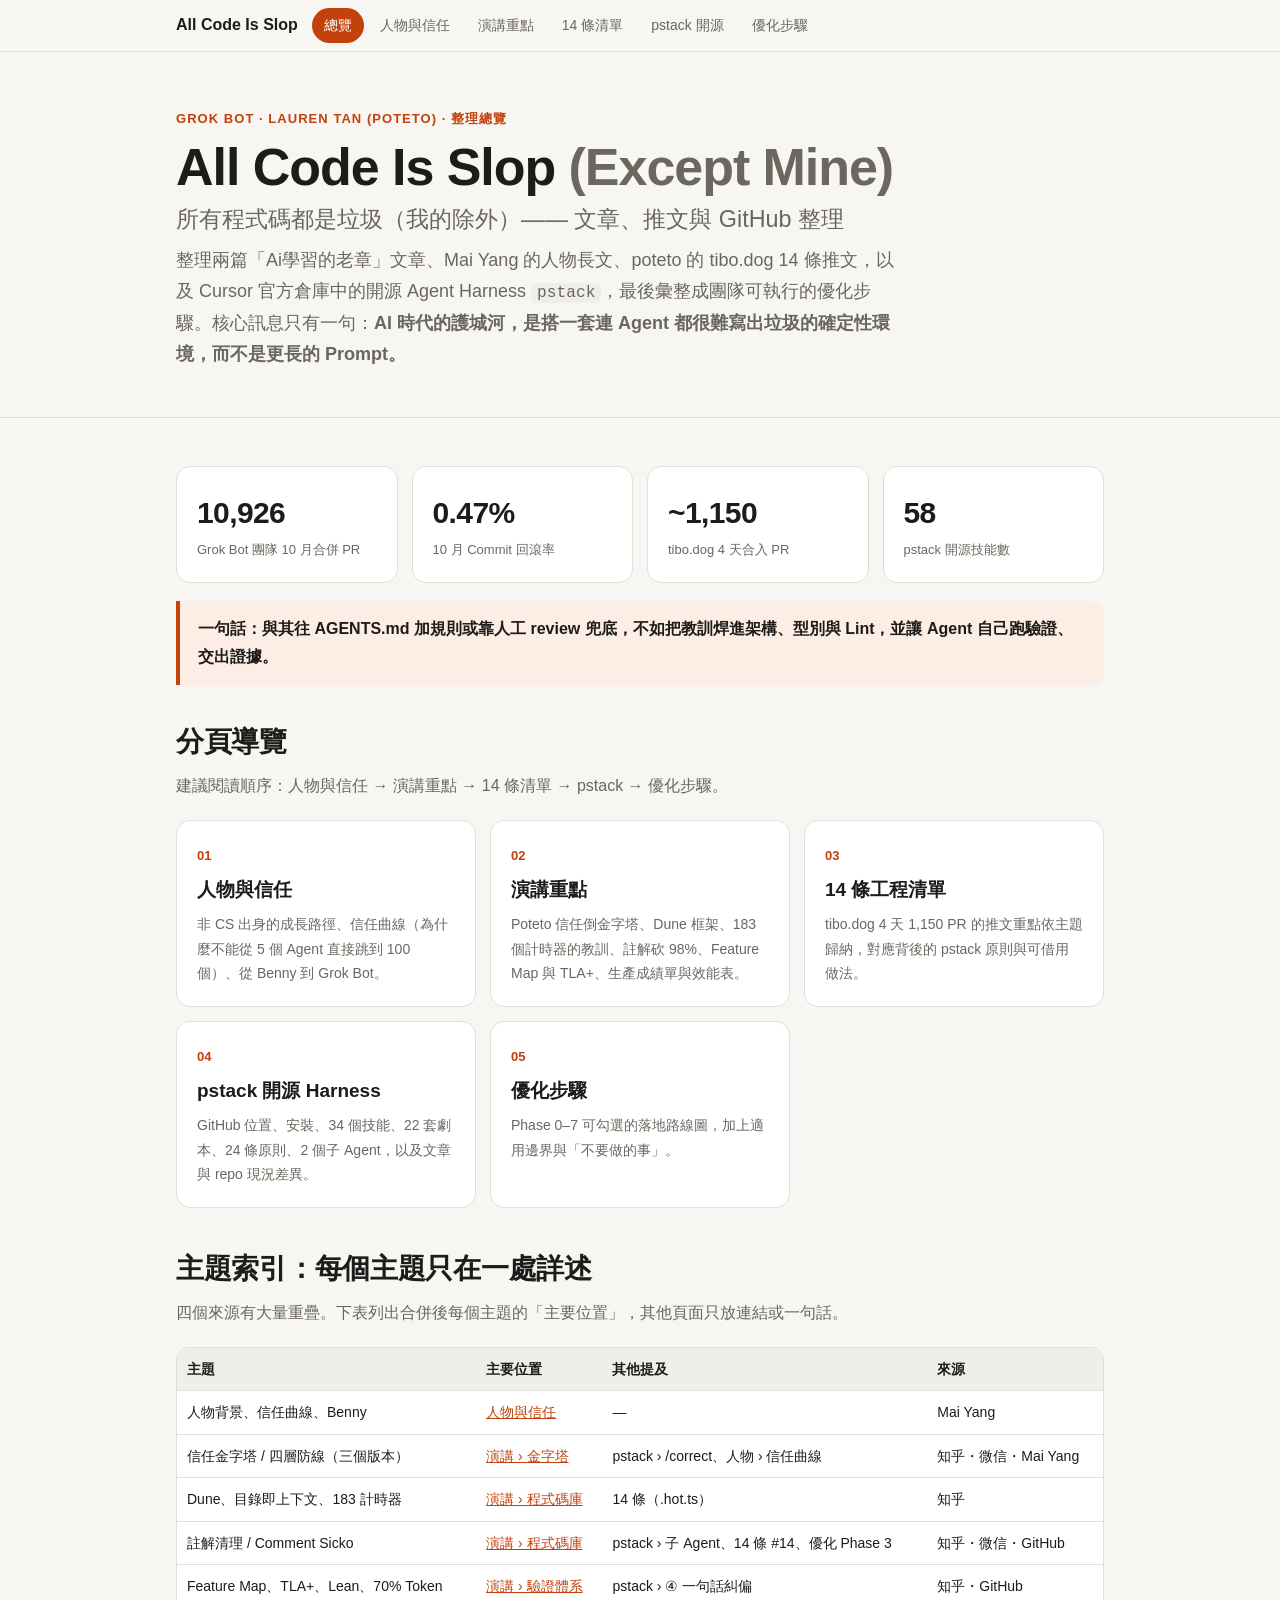
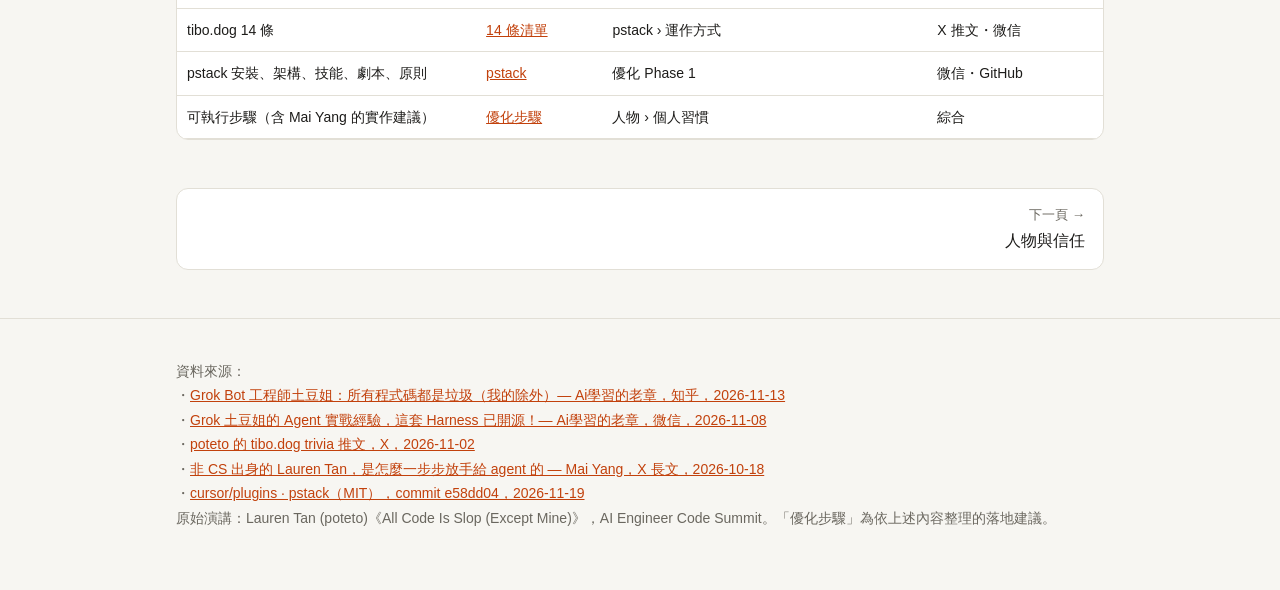
==== docs/index.html @ 6bfeed41 "Add All Code Is Slop study site for GitHub Pages Multi-page site under docs/ summarizing Lauren Tan'" ====
<!doctype html>
<html lang="zh-Hant">
<head>
<meta charset="utf-8">
<meta name="viewport" content="width=device-width, initial-scale=1">
<title>All Code Is Slop</title>
<link rel="stylesheet" href="assets/style.css">
</head>
<body>
<div class="sitenav"><div class="wrap"><a class="brand" href="index.html">All Code Is Slop</a><a class="pg on" href="index.html">總覽</a><a class="pg" href="lauren.html">人物與信任</a><a class="pg" href="talk.html">演講重點</a><a class="pg" href="tibo-14.html">14 條清單</a><a class="pg" href="pstack.html">pstack 開源</a><a class="pg" href="roadmap.html">優化步驟</a></div></div>
<header class="hero">
  <div class="wrap">
    <div class="eyebrow">Grok Bot · Lauren Tan (poteto) · 整理總覽</div>
    <h1>All Code Is Slop <span class="muted">(Except Mine)</span><small>所有程式碼都是垃圾（我的除外）—— 文章、推文與 GitHub 整理</small></h1>
    <p class="lede">整理兩篇「Ai學習的老章」文章、Mai Yang 的人物長文、poteto 的 tibo.dog 14 條推文，以及 Cursor 官方倉庫中的開源 Agent Harness <code>pstack</code>，最後彙整成團隊可執行的優化步驟。核心訊息只有一句：<b>AI 時代的護城河，是搭一套連 Agent 都很難寫出垃圾的確定性環境，而不是更長的 Prompt。</b></p>
    
  </div>
</header>
<main class="wrap">
<section id="hub">
  <div class="grid g4">
    <div class="card stat"><div class="v">10,926</div><div class="k">Grok Bot 團隊 10 月合併 PR</div></div>
    <div class="card stat"><div class="v">0.47%</div><div class="k">10 月 Commit 回滾率</div></div>
    <div class="card stat"><div class="v">~1,150</div><div class="k">tibo.dog 4 天合入 PR</div></div>
    <div class="card stat"><div class="v">58</div><div class="k">pstack 開源技能數</div></div>
  </div>
  <div class="quote">一句話：與其往 AGENTS.md 加規則或靠人工 review 兜底，不如把教訓焊進架構、型別與 Lint，並讓 Agent 自己跑驗證、交出證據。</div>

  <h2 style="margin-top:32px">分頁導覽</h2>
  <p class="sub">建議閱讀順序：人物與信任 → 演講重點 → 14 條清單 → pstack → 優化步驟。</p>
  <div class="grid g2">
    <a class="card hub" href="lauren.html"><span class="hn">01</span><b>人物與信任</b><p>非 CS 出身的成長路徑、信任曲線（為什麼不能從 5 個 Agent 直接跳到 100 個）、從 Benny 到 Grok Bot。</p></a>
    <a class="card hub" href="talk.html"><span class="hn">02</span><b>演講重點</b><p>Poteto 信任倒金字塔、Dune 框架、183 個計時器的教訓、註解砍 98%、Feature Map 與 TLA+、生產成績單與效能表。</p></a>
    <a class="card hub" href="tibo-14.html"><span class="hn">03</span><b>14 條工程清單</b><p>tibo.dog 4 天 1,150 PR 的推文重點依主題歸納，對應背後的 pstack 原則與可借用做法。</p></a>
    <a class="card hub" href="pstack.html"><span class="hn">04</span><b>pstack 開源 Harness</b><p>GitHub 位置、安裝、34 個技能、22 套劇本、24 條原則、2 個子 Agent，以及文章與 repo 現況差異。</p></a>
    <a class="card hub" href="roadmap.html"><span class="hn">05</span><b>優化步驟</b><p>Phase 0–7 可勾選的落地路線圖，加上適用邊界與「不要做的事」。</p></a>
  </div>

  <h2 style="margin-top:36px">主題索引：每個主題只在一處詳述</h2>
  <p class="sub">四個來源有大量重疊。下表列出合併後每個主題的「主要位置」，其他頁面只放連結或一句話。</p>
  <div class="tscroll">
  <table class="tbl">
    <thead><tr><th>主題</th><th>主要位置</th><th>其他提及</th><th>來源</th></tr></thead>
    <tbody>
      <tr><td>人物背景、信任曲線、Benny</td><td><a href="lauren.html">人物與信任</a></td><td>—</td><td>Mai Yang</td></tr>
      <tr><td>信任金字塔 / 四層防線（三個版本）</td><td><a href="talk.html#pyramid">演講 › 金字塔</a></td><td>pstack › /correct、人物 › 信任曲線</td><td>知乎・微信・Mai Yang</td></tr>
      <tr><td>Dune、目錄即上下文、183 計時器</td><td><a href="talk.html#codebase">演講 › 程式碼庫</a></td><td>14 條（.hot.ts）</td><td>知乎</td></tr>
      <tr><td>註解清理 / Comment Sicko</td><td><a href="talk.html#codebase">演講 › 程式碼庫</a></td><td>pstack › 子 Agent、14 條 #14、優化 Phase 3</td><td>知乎・微信・GitHub</td></tr>
      <tr><td>Feature Map、TLA+、Lean、70% Token</td><td><a href="talk.html#verify">演講 › 驗證體系</a></td><td>pstack › ④ 一句話糾偏</td><td>知乎・GitHub</td></tr>
      <tr><td>tibo.dog 14 條</td><td><a href="tibo-14.html">14 條清單</a></td><td>pstack › 運作方式</td><td>X 推文・微信</td></tr>
      <tr><td>pstack 安裝、架構、技能、劇本、原則</td><td><a href="pstack.html">pstack</a></td><td>優化 Phase 1</td><td>微信・GitHub</td></tr>
      <tr><td>可執行步驟（含 Mai Yang 的實作建議）</td><td><a href="roadmap.html">優化步驟</a></td><td>人物 › 個人習慣</td><td>綜合</td></tr>
    </tbody>
  </table>
  </div>
</section>

<div class="pager"><a class="next" href="lauren.html"><small>下一頁 →</small>人物與信任</a></div>
</main>
<footer><div class="wrap">資料來源：<br>
・<a href="https://zhuanlan.zhihu.com/p/2104561652888876670">Grok Bot 工程師土豆姐：所有程式碼都是垃圾（我的除外）— Ai學習的老章，知乎，2026-11-13</a><br>
・<a href="https://mp.weixin.qq.com/s/7I8p5lG4q1swF09ELF1jGw">Grok 土豆姐的 Agent 實戰經驗，這套 Harness 已開源！— Ai學習的老章，微信，2026-11-08</a><br>
・<a href="https://x.com/poteto/status/2117043478140276847">poteto 的 tibo.dog trivia 推文，X，2026-11-02</a><br>
・<a href="https://x.com/MaiYangAI/article/2111603532210299234">非 CS 出身的 Lauren Tan，是怎麼一步步放手給 agent 的 — Mai Yang，X 長文，2026-10-18</a><br>
・<a href="https://github.com/cursor/plugins/tree/main/pstack">cursor/plugins · pstack（MIT），commit e58dd04，2026-11-19</a><br>
原始演講：Lauren Tan (poteto)《All Code Is Slop (Except Mine)》，AI Engineer Code Summit。「優化步驟」為依上述內容整理的落地建議。</div></footer>
<script src="assets/app.js"></script>
</body>
</html>
---- docs/assets/style.css ----
:root{
  --bg:#f7f6f2; --surface:#ffffff; --surface-2:#f0eee8; --text:#1d1c1a; --muted:#6a675f;
  --border:#e2dfd6; --accent:#c2410c; --accent-soft:#fdeee5; --good:#15803d; --bad:#b91c1c;
  --l1:#c2410c; --l2:#d97706; --l3:#0d9488; --l4:#6366f1; --l5:#78716c;
  --code-bg:#1f1e1c; --code-text:#f3efe6;
}
@media (prefers-color-scheme: dark){
  :root:not([data-theme="light"]){
    --bg:#141412; --surface:#1d1c1a; --surface-2:#262522; --text:#ecebe6; --muted:#a19d93;
    --border:#33312d; --accent:#fb923c; --accent-soft:#3a2416; --good:#4ade80; --bad:#f87171;
    --l1:#fb923c; --l2:#fbbf24; --l3:#2dd4bf; --l4:#818cf8; --l5:#a8a29e;
    --code-bg:#0c0c0b; --code-text:#ecebe6;
  }
}
:root[data-theme="dark"]{
  --bg:#141412; --surface:#1d1c1a; --surface-2:#262522; --text:#ecebe6; --muted:#a19d93;
  --border:#33312d; --accent:#fb923c; --accent-soft:#3a2416; --good:#4ade80; --bad:#f87171;
  --l1:#fb923c; --l2:#fbbf24; --l3:#2dd4bf; --l4:#818cf8; --l5:#a8a29e;
  --code-bg:#0c0c0b; --code-text:#ecebe6;
}
*{box-sizing:border-box}
html{scroll-behavior:smooth}
body{margin:0;background:var(--bg);color:var(--text);
  font-family:-apple-system,BlinkMacSystemFont,"Segoe UI","PingFang TC","Microsoft JhengHei","Noto Sans TC",sans-serif;
  line-height:1.75;font-size:16px}
.wrap{max-width:960px;margin:0 auto;padding:0 16px}
header.hero{padding:56px 0 32px;border-bottom:1px solid var(--border)}
.eyebrow{font-size:13px;letter-spacing:.08em;text-transform:uppercase;color:var(--accent);font-weight:700}
h1{font-size:clamp(30px,6vw,52px);line-height:1.15;margin:8px 0 12px;letter-spacing:-.02em}
h1 small{display:block;font-size:.45em;color:var(--muted);font-weight:500;letter-spacing:0;margin-top:8px}
.lede{font-size:18px;color:var(--muted);max-width:720px}
nav.toc{background:color-mix(in srgb,var(--bg) 92%,transparent);
  backdrop-filter:blur(6px);border-bottom:1px solid var(--border)}
nav.toc .wrap{display:flex;gap:6px;overflow-x:auto;padding-top:10px;padding-bottom:10px;scrollbar-width:none}
nav.toc a{white-space:nowrap;font-size:14px;color:var(--muted);text-decoration:none;padding:4px 10px;border-radius:999px}
nav.toc a:hover{background:var(--surface-2);color:var(--text)}
section{padding:48px 0 8px}
h2{font-size:28px;margin:0 0 6px;letter-spacing:-.01em}
h2 .num{color:var(--accent);margin-right:8px}
h3{font-size:20px;margin:32px 0 8px}
.sub{color:var(--muted);margin:0 0 20px}
p{margin:0 0 14px}
.card{background:var(--surface);border:1px solid var(--border);border-radius:14px;padding:20px}
.grid{display:grid;gap:14px}
.g2{grid-template-columns:repeat(auto-fit,minmax(260px,1fr))}
.g3{grid-template-columns:repeat(auto-fit,minmax(200px,1fr))}
.g4{grid-template-columns:repeat(auto-fit,minmax(160px,1fr))}
.stat .v{font-size:30px;font-weight:800;letter-spacing:-.02em;font-variant-numeric:tabular-nums}
.stat .k{font-size:13px;color:var(--muted)}
.quote{border-left:4px solid var(--accent);background:var(--accent-soft);padding:14px 18px;border-radius:0 12px 12px 0;margin:18px 0;font-weight:600}
code{font-family:ui-monospace,"Cascadia Code",Consolas,monospace;font-size:.9em;background:var(--surface-2);padding:1px 6px;border-radius:5px}
pre{background:var(--code-bg);color:var(--code-text);padding:14px 16px;border-radius:12px;overflow-x:auto;font-size:14px;line-height:1.6;margin:10px 0 16px}
pre code{background:none;padding:0;color:inherit}
ul,ol{padding-left:22px;margin:0 0 14px}
li{margin:4px 0}
.loops .card h4{margin:0 0 6px;font-size:16px}
.tag{display:inline-block;font-size:12px;font-weight:700;padding:2px 8px;border-radius:999px;margin-bottom:8px}
.tag.bad{background:color-mix(in srgb,var(--bad) 15%,transparent);color:var(--bad)}
.tag.good{background:color-mix(in srgb,var(--good) 15%,transparent);color:var(--good)}

/* pyramid */
.pyramid{display:flex;flex-direction:column;align-items:center;gap:6px;margin:10px 0 6px}
.tier{color:#fff;border-radius:10px;padding:12px 16px;text-align:center;transition:transform .15s}
.tier:hover{transform:scale(1.015)}
.tier b{display:block;font-size:16px}
.tier span{font-size:13px;opacity:.95}
.t1{background:var(--l1);width:100%}.t2{background:var(--l2);width:86%}.t3{background:var(--l3);width:72%}
.t4{background:var(--l4);width:58%}.t5{background:var(--l5);width:44%}
.axis{display:flex;justify-content:space-between;font-size:13px;color:var(--muted);margin-top:8px}

/* timeline */
.timeline{position:relative;padding-left:22px;border-left:2px solid var(--border);margin:8px 0 16px}
.timeline .ev{position:relative;margin-bottom:14px}
.timeline .ev::before{content:"";position:absolute;left:-29px;top:8px;width:12px;height:12px;border-radius:50%;background:var(--accent)}
.timeline .d{font-weight:700;font-variant-numeric:tabular-nums}

/* bars */
.bars{display:flex;flex-direction:column;gap:8px}
.bar{display:grid;grid-template-columns:56px 1fr 64px;align-items:center;gap:10px;font-size:14px}
.bar .track{background:var(--surface-2);border-radius:6px;height:20px;overflow:hidden}
.bar .fill{height:100%;background:var(--accent);border-radius:6px}
.bar .val{text-align:right;font-variant-numeric:tabular-nums;font-weight:600}
.bar .lab{color:var(--muted)}

/* tables */
.tbl{width:100%;border-collapse:collapse;font-size:14px}
.tbl th,.tbl td{padding:9px 10px;border-bottom:1px solid var(--border);text-align:left;vertical-align:top}
.tbl th{background:var(--surface-2);font-weight:700}
.tbl td.n{text-align:right;font-variant-numeric:tabular-nums;white-space:nowrap}
.tscroll{overflow-x:auto;border:1px solid var(--border);border-radius:12px;background:var(--surface)}
.up{color:var(--good);font-weight:700}.down{color:var(--bad);font-weight:700}

/* steps */
.phase{display:grid;grid-template-columns:52px 1fr;gap:14px;margin-bottom:16px}
.phase .badge{width:52px;height:52px;border-radius:14px;background:var(--accent);color:#fff;display:flex;align-items:center;justify-content:center;font-weight:800;font-size:20px}
.phase .card h3{margin-top:0}
.check{list-style:none;padding-left:0}
.check li{display:flex;gap:10px;align-items:flex-start;padding:6px 0;border-bottom:1px dashed var(--border)}
.check li:last-child{border-bottom:none}
.check input{margin-top:6px;width:17px;height:17px;accent-color:var(--accent);flex:none}
.check label{cursor:pointer}
.check input:checked + label{color:var(--muted);text-decoration:line-through}
.progress{font-size:14px;color:var(--muted);margin:8px 0 18px}
.progress .pbar{height:8px;background:var(--surface-2);border-radius:99px;overflow:hidden;margin-top:6px}
.progress .pfill{height:100%;width:0;background:var(--good);transition:width .25s}
.warn{border-left:4px solid var(--l2)}
.dont{border-left:4px solid var(--bad)}
footer{padding:40px 0 60px;color:var(--muted);font-size:14px;border-top:1px solid var(--border);margin-top:48px}
footer a{color:var(--accent)}
.muted{color:var(--muted)}
.small{font-size:14px}

/* ---- multi-page additions ---- */
.sitenav{position:sticky;top:0;z-index:10;background:color-mix(in srgb,var(--bg) 92%,transparent);
  backdrop-filter:blur(6px);border-bottom:1px solid var(--border)}
.sitenav .wrap{display:flex;align-items:center;gap:4px;overflow-x:auto;padding-top:8px;padding-bottom:8px;scrollbar-width:none}
.sitenav .brand{font-weight:800;margin-right:10px;white-space:nowrap;color:var(--text);text-decoration:none}
.sitenav a.pg{white-space:nowrap;font-size:14px;color:var(--muted);text-decoration:none;padding:5px 12px;border-radius:999px}
.sitenav a.pg:hover{background:var(--surface-2);color:var(--text)}
.sitenav a.pg.on{background:var(--accent);color:#fff}
nav.toc{border-bottom:none}
nav.toc .wrap{flex-wrap:wrap;padding-left:0;padding-right:0}
nav.toc a{background:var(--surface-2)}
a{color:var(--accent)}
a.card.hub{display:block;text-decoration:none;color:var(--text);transition:border-color .15s,transform .15s}
a.card.hub:hover{border-color:var(--accent);transform:translateY(-2px)}
a.card.hub b{font-size:19px;display:block;margin:4px 0 6px}
a.card.hub p{color:var(--muted);font-size:14px;margin:0}
.hn{font-size:13px;font-weight:800;color:var(--accent)}
.pager{display:flex;justify-content:space-between;gap:12px;margin-top:40px}
.pager a{flex:1;padding:14px 18px;border:1px solid var(--border);border-radius:12px;background:var(--surface);text-decoration:none;color:var(--text)}
.pager a:hover{border-color:var(--accent)}
.pager a small{display:block;color:var(--muted)}
.pager a.next{text-align:right}
.tlist{display:flex;flex-direction:column;gap:10px}
.titem{display:grid;grid-template-columns:40px 1fr;gap:12px;background:var(--surface);border:1px solid var(--border);border-radius:12px;padding:14px 16px}
.tn{width:40px;height:40px;border-radius:10px;background:var(--accent-soft);color:var(--accent);font-weight:800;display:flex;align-items:center;justify-content:center;font-variant-numeric:tabular-nums}
.titem p.why{margin:6px 0 0;font-size:14px;color:var(--muted)}
.gt{display:block;color:var(--accent);margin-bottom:4px}
.cols2{columns:2;column-gap:28px}
@media (max-width:640px){.cols2{columns:1}.pager{flex-direction:column}}
/* ---- diagrams ---- */
.fig{margin:18px 0 22px;background:var(--surface);border:1px solid var(--border);border-radius:14px;padding:16px;overflow-x:auto}
.fig svg{display:block;width:100%;height:auto;min-width:640px}
.fig figcaption{font-size:13px;color:var(--muted);margin-top:10px}
.fig svg text{fill:var(--text);font-family:inherit}
.fig .t-s{font-size:12px}.fig .t-m{font-size:14px}.fig .t-l{font-size:16px;font-weight:700}.fig .t-xl{font-size:18px;font-weight:800}
.fig text.mut{fill:var(--muted)}.fig text.on{fill:#fff}.fig text.acc{fill:var(--accent)}
.fig text.good{fill:var(--good)}.fig text.bad{fill:var(--bad)}.fig text.warn{fill:var(--l2)}
.fig .box{fill:var(--surface-2);stroke:var(--border);stroke-width:1.5}
.fig .box-acc{fill:var(--accent-soft);stroke:var(--accent);stroke-width:1.5}
.fig .box-good{fill:color-mix(in srgb,var(--good) 14%,var(--surface));stroke:var(--good);stroke-width:1.5}
.fig .box-bad{fill:color-mix(in srgb,var(--bad) 14%,var(--surface));stroke:var(--bad);stroke-width:1.5}
.fig .box-mut{fill:var(--surface);stroke:var(--border);stroke-width:1.5;stroke-dasharray:5 4}
.fig .f-acc{fill:var(--accent)}.fig .f-l1{fill:var(--l1)}.fig .f-l2{fill:var(--l2)}.fig .f-l3{fill:var(--l3)}.fig .f-l5{fill:var(--l5)}
.fig .f-good{fill:var(--good)}.fig .f-bad{fill:var(--bad)}.fig .f-mut{fill:var(--muted)}
.fig .ln{stroke:var(--muted);stroke-width:2;fill:none}
.fig .ln-acc{stroke:var(--accent);stroke-width:2;fill:none}
.fig .ln-dash{stroke:var(--bad);stroke-width:2;fill:none;stroke-dasharray:6 5}
.fig .ah{fill:var(--muted)}.fig .ah-acc{fill:var(--accent)}
/* fixed, theme-independent fills for shapes that carry white text */
.fig .f-acc{fill:#c2410c}.fig .f-b1{fill:#c2410c}.fig .f-b2{fill:#b45309}.fig .f-b3{fill:#0f766e}.fig .f-b4{fill:#57534e}
.fig .f-pass{fill:#15803d}.fig .f-fail{fill:#b91c1c}
.fig .f-b5{fill:#4f46e5}.fig .f-weed{fill:#65a30d}.fig .f-dot{fill:var(--accent)}
.fig text.mono{font-family:ui-monospace,"Cascadia Code",Consolas,monospace}
.fig .codebg{fill:var(--code-bg)}.fig text.code{fill:var(--code-text);font-family:ui-monospace,"Cascadia Code",Consolas,monospace}
.fig text.codec{fill:#9ca3af;font-family:inherit}
.fig text.code,.fig text.mono{font-variant-ligatures:none;white-space:pre}
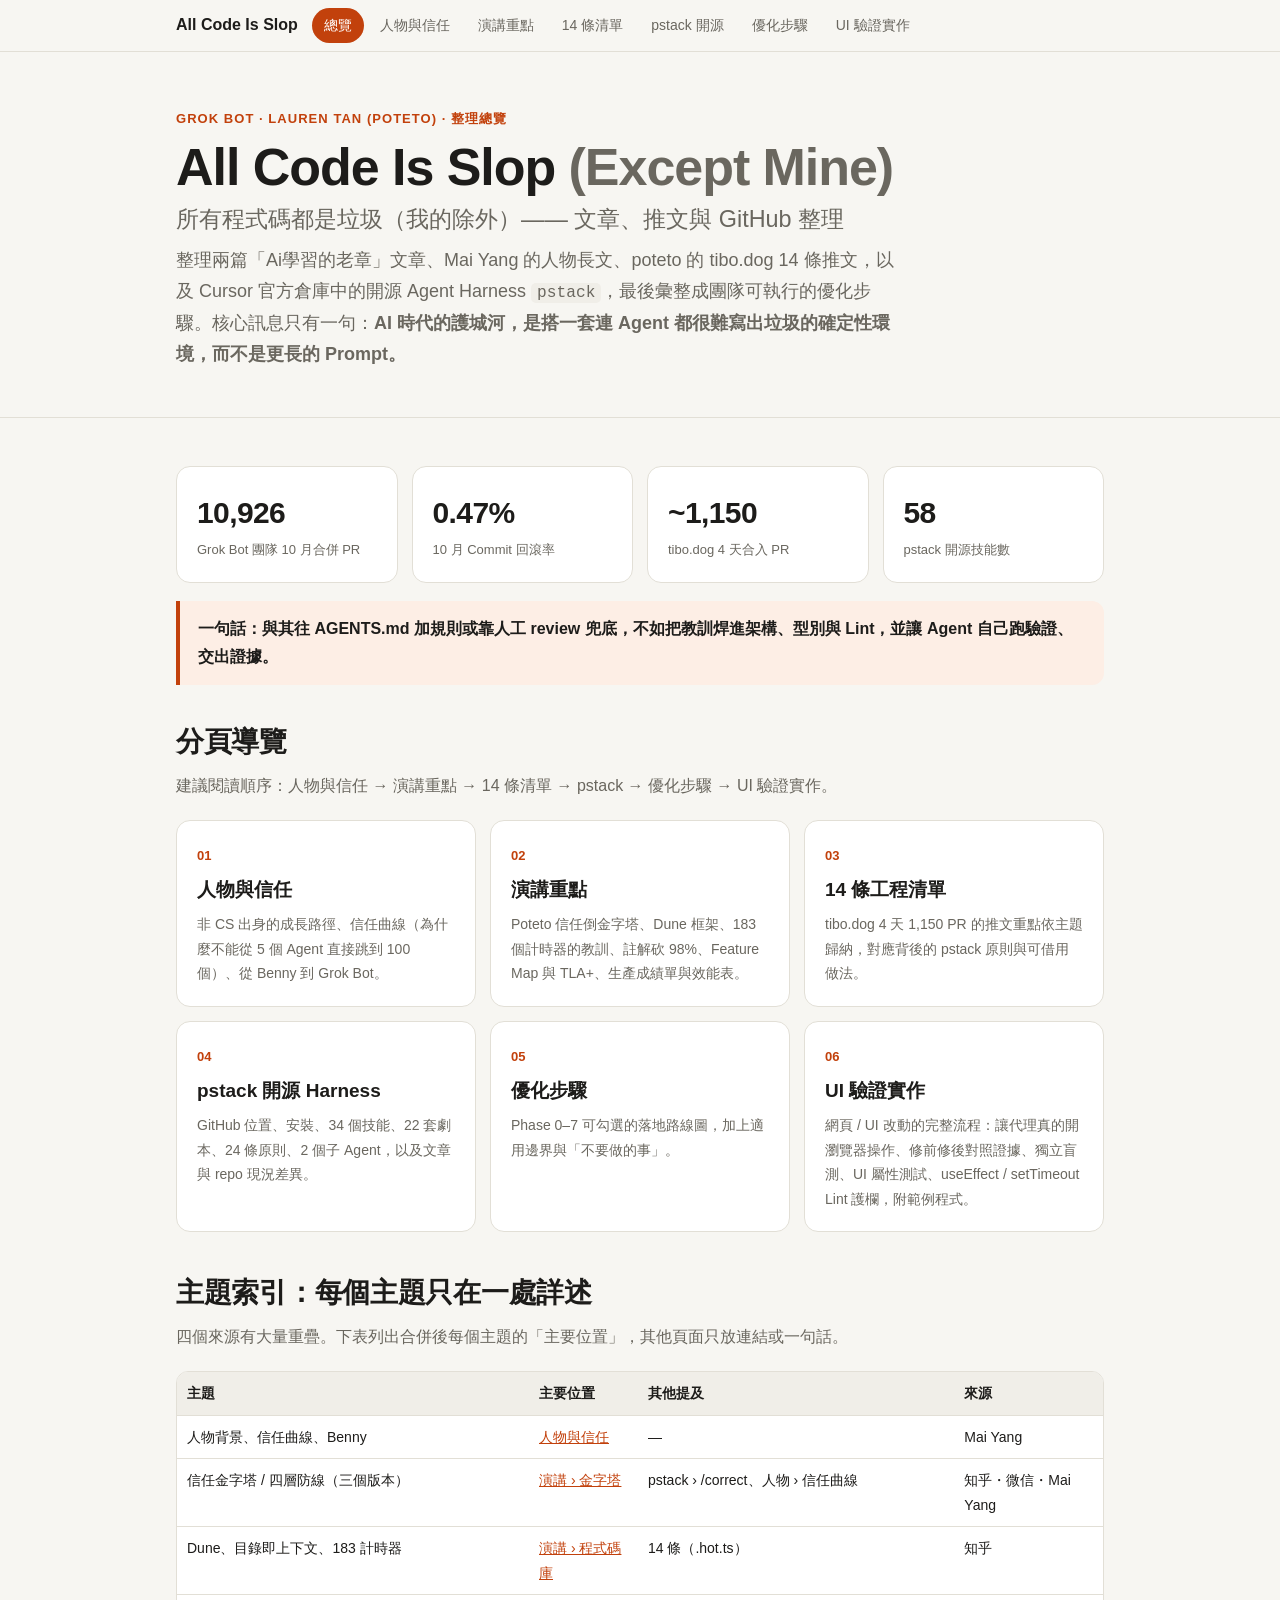
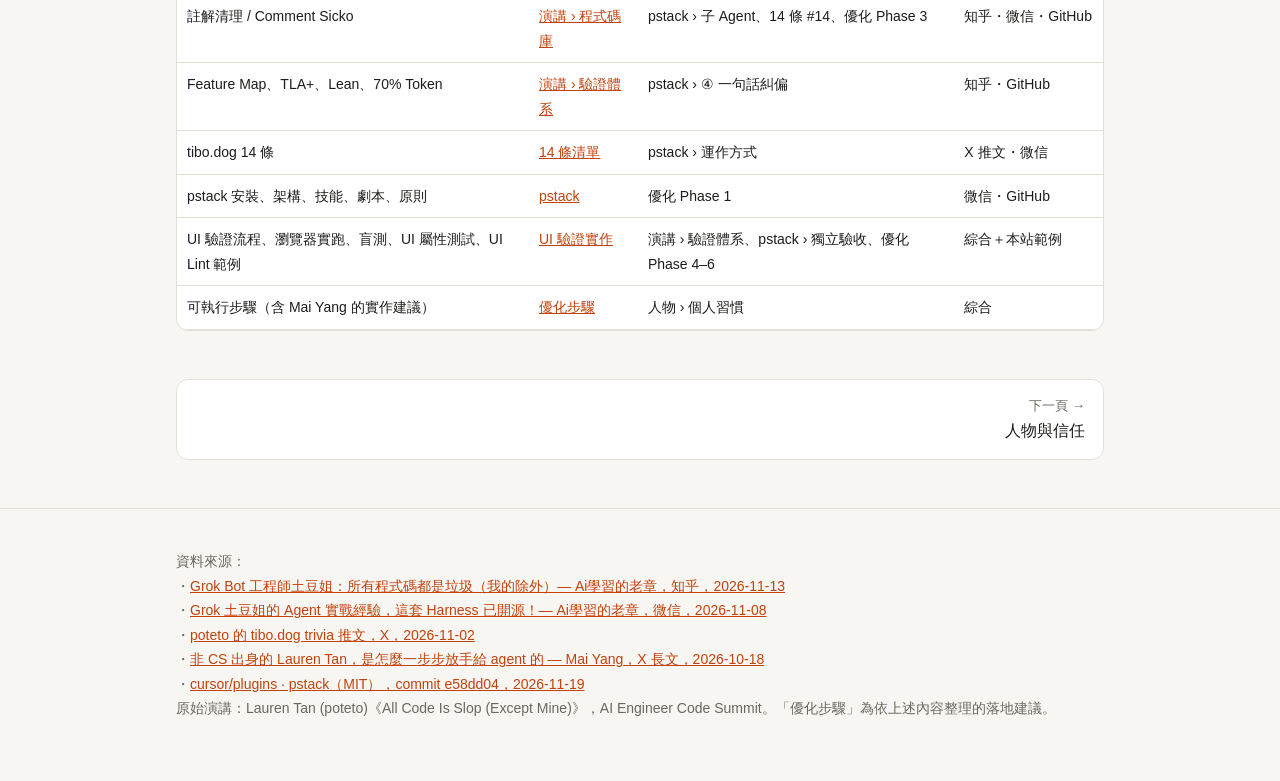
==== commit 2d286a46: "Add UI verification page and cross-links New ui-verify.html covers the end-to-end UI change workflow" ====
--- a/docs/index.html
+++ b/docs/index.html
@@ -7,7 +7,7 @@
 <link rel="stylesheet" href="assets/style.css">
 </head>
 <body>
-<div class="sitenav"><div class="wrap"><a class="brand" href="index.html">All Code Is Slop</a><a class="pg on" href="index.html">總覽</a><a class="pg" href="lauren.html">人物與信任</a><a class="pg" href="talk.html">演講重點</a><a class="pg" href="tibo-14.html">14 條清單</a><a class="pg" href="pstack.html">pstack 開源</a><a class="pg" href="roadmap.html">優化步驟</a></div></div>
+<div class="sitenav"><div class="wrap"><a class="brand" href="index.html">All Code Is Slop</a><a class="pg on" href="index.html">總覽</a><a class="pg" href="lauren.html">人物與信任</a><a class="pg" href="talk.html">演講重點</a><a class="pg" href="tibo-14.html">14 條清單</a><a class="pg" href="pstack.html">pstack 開源</a><a class="pg" href="roadmap.html">優化步驟</a><a class="pg" href="ui-verify.html">UI 驗證實作</a></div></div>
 <header class="hero">
   <div class="wrap">
     <div class="eyebrow">Grok Bot · Lauren Tan (poteto) · 整理總覽</div>
@@ -27,13 +27,14 @@
   <div class="quote">一句話：與其往 AGENTS.md 加規則或靠人工 review 兜底，不如把教訓焊進架構、型別與 Lint，並讓 Agent 自己跑驗證、交出證據。</div>
 
   <h2 style="margin-top:32px">分頁導覽</h2>
-  <p class="sub">建議閱讀順序：人物與信任 → 演講重點 → 14 條清單 → pstack → 優化步驟。</p>
+  <p class="sub">建議閱讀順序：人物與信任 → 演講重點 → 14 條清單 → pstack → 優化步驟 → UI 驗證實作。</p>
   <div class="grid g2">
     <a class="card hub" href="lauren.html"><span class="hn">01</span><b>人物與信任</b><p>非 CS 出身的成長路徑、信任曲線（為什麼不能從 5 個 Agent 直接跳到 100 個）、從 Benny 到 Grok Bot。</p></a>
     <a class="card hub" href="talk.html"><span class="hn">02</span><b>演講重點</b><p>Poteto 信任倒金字塔、Dune 框架、183 個計時器的教訓、註解砍 98%、Feature Map 與 TLA+、生產成績單與效能表。</p></a>
     <a class="card hub" href="tibo-14.html"><span class="hn">03</span><b>14 條工程清單</b><p>tibo.dog 4 天 1,150 PR 的推文重點依主題歸納，對應背後的 pstack 原則與可借用做法。</p></a>
     <a class="card hub" href="pstack.html"><span class="hn">04</span><b>pstack 開源 Harness</b><p>GitHub 位置、安裝、34 個技能、22 套劇本、24 條原則、2 個子 Agent，以及文章與 repo 現況差異。</p></a>
     <a class="card hub" href="roadmap.html"><span class="hn">05</span><b>優化步驟</b><p>Phase 0–7 可勾選的落地路線圖，加上適用邊界與「不要做的事」。</p></a>
+    <a class="card hub" href="ui-verify.html"><span class="hn">06</span><b>UI 驗證實作</b><p>網頁 / UI 改動的完整流程：讓代理真的開瀏覽器操作、修前修後對照證據、獨立盲測、UI 屬性測試、useEffect / setTimeout Lint 護欄，附範例程式。</p></a>
   </div>
 
   <h2 style="margin-top:36px">主題索引：每個主題只在一處詳述</h2>
@@ -49,6 +50,7 @@
       <tr><td>Feature Map、TLA+、Lean、70% Token</td><td><a href="talk.html#verify">演講 › 驗證體系</a></td><td>pstack › ④ 一句話糾偏</td><td>知乎・GitHub</td></tr>
       <tr><td>tibo.dog 14 條</td><td><a href="tibo-14.html">14 條清單</a></td><td>pstack › 運作方式</td><td>X 推文・微信</td></tr>
       <tr><td>pstack 安裝、架構、技能、劇本、原則</td><td><a href="pstack.html">pstack</a></td><td>優化 Phase 1</td><td>微信・GitHub</td></tr>
+      <tr><td>UI 驗證流程、瀏覽器實跑、盲測、UI 屬性測試、UI Lint 範例</td><td><a href="ui-verify.html">UI 驗證實作</a></td><td>演講 › 驗證體系、pstack › 獨立驗收、優化 Phase 4–6</td><td>綜合＋本站範例</td></tr>
       <tr><td>可執行步驟（含 Mai Yang 的實作建議）</td><td><a href="roadmap.html">優化步驟</a></td><td>人物 › 個人習慣</td><td>綜合</td></tr>
     </tbody>
   </table>
